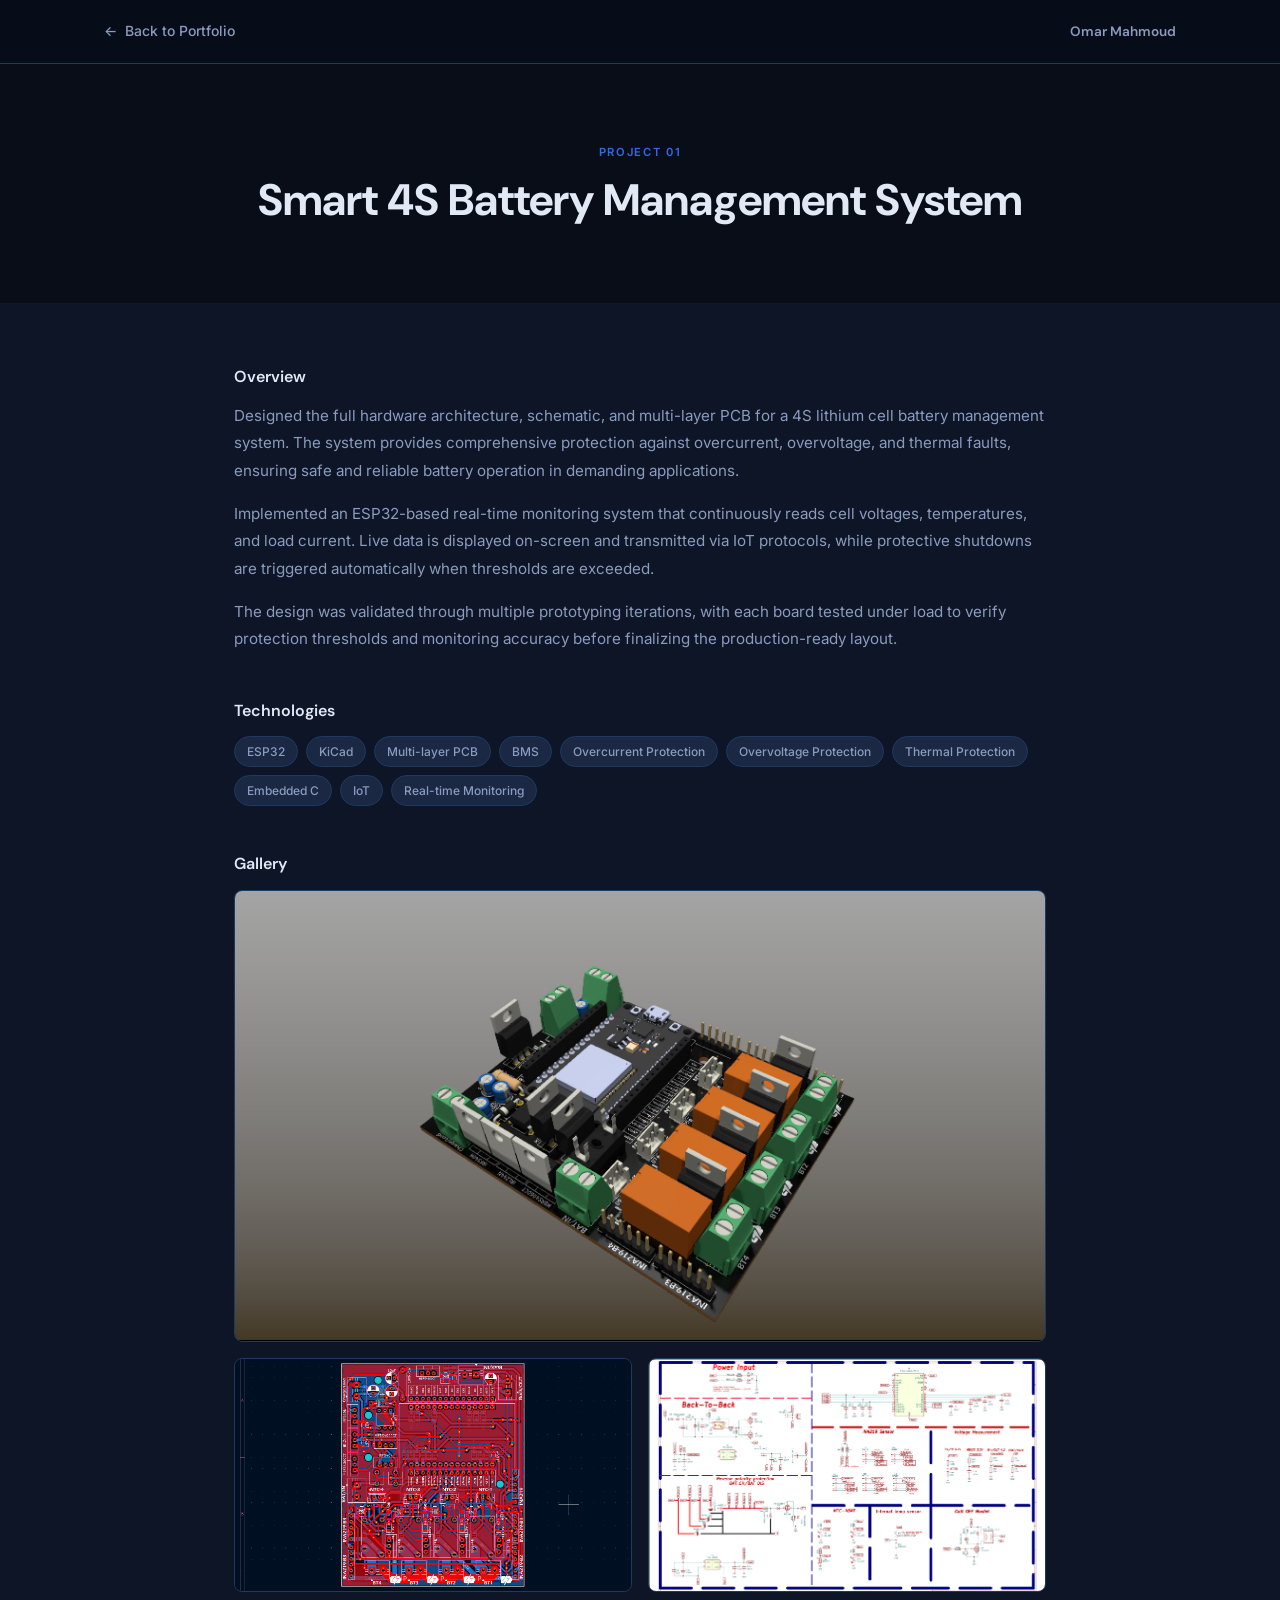
==== projects/bms.html @ df5a416c "Initial commit" ====
<!DOCTYPE html>
<html lang="en">
<head>
  <meta charset="UTF-8">
  <meta name="viewport" content="width=device-width, initial-scale=1.0">
  <title>Smart 4S Battery Management System — Omar Mahmoud</title>
  <link rel="preconnect" href="https://fonts.googleapis.com">
  <link rel="preconnect" href="https://fonts.gstatic.com" crossorigin>
  <link href="https://fonts.googleapis.com/css2?family=DM+Sans:wght@600;700&family=Inter:wght@400;500&display=swap" rel="stylesheet">
  <link rel="stylesheet" href="../style.css">
</head>
<body>

  <header class="project-topbar">
    <div class="container">
      <a href="../index.html" class="back-btn">
        <span class="back-btn__arrow">&larr;</span> Back to Portfolio
      </a>
      <span class="topbar__name">Omar Mahmoud</span>
    </div>
  </header>

  <section class="project-hero">
    <div class="container">
      <p class="project-hero__num reveal">Project 01</p>
      <h1 class="project-hero__title reveal">Smart 4S Battery Management System</h1>
    </div>
  </section>

  <div class="project-body">
    <div class="container">

      <div class="project-body__section reveal">
        <h2 class="project-body__heading">Overview</h2>
        <p class="project-body__text">Designed the full hardware architecture, schematic, and multi-layer PCB for a 4S lithium cell battery management system. The system provides comprehensive protection against overcurrent, overvoltage, and thermal faults, ensuring safe and reliable battery operation in demanding applications.</p>
        <p class="project-body__text">Implemented an ESP32-based real-time monitoring system that continuously reads cell voltages, temperatures, and load current. Live data is displayed on-screen and transmitted via IoT protocols, while protective shutdowns are triggered automatically when thresholds are exceeded.</p>
        <p class="project-body__text">The design was validated through multiple prototyping iterations, with each board tested under load to verify protection thresholds and monitoring accuracy before finalizing the production-ready layout.</p>
      </div>

      <div class="project-body__section reveal">
        <h2 class="project-body__heading">Technologies</h2>
        <div class="project-body__tags">
          <span class="tag">ESP32</span>
          <span class="tag">KiCad</span>
          <span class="tag">Multi-layer PCB</span>
          <span class="tag">BMS</span>
          <span class="tag">Overcurrent Protection</span>
          <span class="tag">Overvoltage Protection</span>
          <span class="tag">Thermal Protection</span>
          <span class="tag">Embedded C</span>
          <span class="tag">IoT</span>
          <span class="tag">Real-time Monitoring</span>
        </div>
      </div>

      <div class="project-body__section reveal">
        <h2 class="project-body__heading">Gallery</h2>
        <div class="gallery">
          <div class="gallery-item gallery-item--full">
            <img src="../assets/bms-3d.png" alt="BMS 3D Model">
          </div>
          <div class="gallery-item">
            <img src="../assets/bms-layout.png" alt="BMS PCB Layout">
          </div>
          <div class="gallery-item">
            <img src="../assets/bms-screenshot.png" alt="BMS Screenshot">
          </div>
        </div>
      </div>

      <!--
      <div class="project-body__section demo-section reveal">
        <h2 class="project-body__heading">Demo</h2>
        <video controls>
          <source src="../assets/bms-demo.mp4" type="video/mp4">
        </video>
      </div>
      -->

    </div>
  </div>

  <script src="../script.js"></script>
</body>
</html>
---- style.css ----
/* ========================================
   Omar Mahmoud — Portfolio
   Design System & Global Styles
   ======================================== */

/* ---------- Custom Properties ---------- */
:root {
  --bg-deep:    #080D18;
  --bg-main:    #0D1526;
  --bg-card:    #131E33;
  --bg-raised:  #1A2844;
  --blue-mid:   #1E3A5F;
  --blue-glow:  #2D6BE4;
  --grey-1:     #E2E8F4;
  --grey-2:     #8A9BBE;
  --grey-3:     #4A5878;

  --font-display: 'DM Sans', sans-serif;
  --font-body:    'Inter', sans-serif;

  --max-w: 1120px;
  --project-max-w: 860px;
  --nav-h: 64px;
}

/* ---------- Reset & Base ---------- */
*, *::before, *::after { margin: 0; padding: 0; box-sizing: border-box; }

html {
  scroll-behavior: smooth;
  scroll-padding-top: var(--nav-h);
}

body {
  font-family: var(--font-body);
  font-weight: 400;
  color: var(--grey-1);
  background: var(--bg-main);
  line-height: 1.6;
  -webkit-font-smoothing: antialiased;
  -moz-osx-font-smoothing: grayscale;
}

a { color: inherit; text-decoration: none; }
img { max-width: 100%; height: auto; display: block; }
ul { list-style: none; }

h1, h2, h3, h4, h5, h6 {
  font-family: var(--font-display);
  font-weight: 700;
  line-height: 1.2;
}

/* ---------- Utility ---------- */
.container {
  width: 100%;
  max-width: var(--max-w);
  margin: 0 auto;
  padding: 0 24px;
}

.section-label {
  font-family: var(--font-display);
  font-size: 0.75rem;
  font-weight: 600;
  letter-spacing: 0.15em;
  text-transform: uppercase;
  color: var(--blue-glow);
  margin-bottom: 12px;
  display: block;
}

.section-title {
  font-size: clamp(1.75rem, 3vw, 2.25rem);
  margin-bottom: 48px;
}

.reveal {
  opacity: 0;
  transform: translateY(20px);
  transition: opacity 0.6s ease-out, transform 0.6s ease-out;
}
.reveal.visible {
  opacity: 1;
  transform: translateY(0);
}

/* ---------- Navbar ---------- */
.navbar {
  position: fixed;
  top: 0; left: 0; right: 0;
  height: var(--nav-h);
  z-index: 1000;
  display: flex;
  align-items: center;
  background: transparent;
  transition: background 0.35s ease;
  border-bottom: 1px solid transparent;
}
.navbar.scrolled {
  background: rgba(8, 13, 24, 0.95);
  border-bottom-color: var(--blue-mid);
  backdrop-filter: blur(12px);
  -webkit-backdrop-filter: blur(12px);
}
.navbar .container {
  display: flex;
  align-items: center;
  justify-content: space-between;
}
.navbar__logo {
  font-family: var(--font-display);
  font-size: 1.35rem;
  font-weight: 700;
  color: var(--blue-glow);
  letter-spacing: 0.02em;
}
.navbar__links {
  display: flex;
  gap: 32px;
}
.navbar__links a {
  font-size: 0.875rem;
  font-weight: 500;
  color: var(--grey-2);
  transition: color 0.2s;
  position: relative;
}
.navbar__links a::after {
  content: '';
  position: absolute;
  bottom: -4px; left: 0;
  width: 0; height: 2px;
  background: var(--blue-glow);
  transition: width 0.25s ease;
}
.navbar__links a:hover,
.navbar__links a.active {
  color: var(--grey-1);
}
.navbar__links a.active::after,
.navbar__links a:hover::after {
  width: 100%;
}

/* Hamburger */
.nav-toggle {
  display: none;
  flex-direction: column;
  gap: 5px;
  background: none;
  border: none;
  cursor: pointer;
  padding: 4px;
}
.nav-toggle span {
  display: block;
  width: 22px; height: 2px;
  background: var(--grey-1);
  border-radius: 2px;
  transition: transform 0.25s, opacity 0.25s;
}
.nav-toggle.open span:nth-child(1) { transform: translateY(7px) rotate(45deg); }
.nav-toggle.open span:nth-child(2) { opacity: 0; }
.nav-toggle.open span:nth-child(3) { transform: translateY(-7px) rotate(-45deg); }

/* ---------- Hero ---------- */
.hero {
  min-height: 100vh;
  display: flex;
  align-items: center;
  padding-top: var(--nav-h);
  background: var(--bg-deep);
  position: relative;
  overflow: hidden;
}
.hero .container {
  display: grid;
  grid-template-columns: 1fr auto;
  gap: 64px;
  align-items: center;
  width: 100%;
}
.hero__text { max-width: 620px; }

.hero__eyebrow {
  font-family: var(--font-display);
  font-size: 0.7rem;
  font-weight: 600;
  letter-spacing: 0.2em;
  text-transform: uppercase;
  color: var(--blue-glow);
  margin-bottom: 16px;
}

.hero h1 {
  font-size: clamp(2.5rem, 5vw, 3.75rem);
  margin-bottom: 12px;
  color: var(--grey-1);
}

.hero__subtitle {
  font-size: 1.05rem;
  color: var(--grey-2);
  margin-bottom: 20px;
  font-weight: 400;
}

.hero__bio {
  color: var(--grey-2);
  font-size: 0.95rem;
  line-height: 1.7;
  margin-bottom: 32px;
  max-width: 520px;
}

.hero__actions {
  display: flex;
  gap: 16px;
  flex-wrap: wrap;
}

/* Buttons */
.btn {
  display: inline-flex;
  align-items: center;
  gap: 8px;
  padding: 12px 28px;
  border-radius: 6px;
  font-family: var(--font-body);
  font-size: 0.875rem;
  font-weight: 500;
  cursor: pointer;
  transition: background 0.25s, color 0.25s, border-color 0.25s, box-shadow 0.25s;
  border: 1px solid transparent;
}
.btn--primary {
  background: var(--blue-glow);
  color: #fff;
  border-color: var(--blue-glow);
}
.btn--primary:hover {
  background: #2459c0;
  box-shadow: 0 4px 20px rgba(45, 107, 228, 0.35);
}
.btn--outline {
  background: transparent;
  color: var(--grey-1);
  border-color: var(--blue-mid);
}
.btn--outline:hover {
  border-color: var(--blue-glow);
  color: var(--blue-glow);
}

/* Hero Photo */
.hero__photo {
  position: relative;
  width: 280px; height: 280px;
  flex-shrink: 0;
}
.hero__photo img {
  width: 100%; height: 100%;
  object-fit: cover;
  border-radius: 50%;
  position: relative;
  z-index: 2;
}
.hero__photo-ring {
  position: absolute;
  inset: -12px;
  border-radius: 50%;
  border: 2px dashed var(--blue-glow);
  opacity: 0.25;
  animation: spin 12s linear infinite;
}
.hero__photo-ring2 {
  position: absolute;
  inset: -24px;
  border-radius: 50%;
  border: 1px dashed var(--blue-glow);
  opacity: 0.1;
  animation: spin 18s linear infinite reverse;
}

@keyframes spin {
  to { transform: rotate(360deg); }
}

/* ---------- Skills ---------- */
.skills {
  padding: 96px 0;
  background: var(--bg-main);
}
.skills__grid {
  display: grid;
  grid-template-columns: repeat(3, 1fr);
  gap: 24px;
}
.skill-card {
  background: var(--bg-card);
  border: 1px solid var(--blue-mid);
  border-top: 2px solid var(--blue-mid);
  border-radius: 8px;
  padding: 28px 24px;
  box-shadow: 0 2px 12px rgba(0,0,0,0.2);
  transition: border-color 0.25s, box-shadow 0.25s, transform 0.25s;
}
.skill-card:hover {
  border-color: var(--blue-glow);
  box-shadow: 0 8px 32px rgba(0,0,0,0.3);
  transform: translateY(-3px);
}
.skill-card__title {
  font-size: 1rem;
  font-weight: 600;
  margin-bottom: 16px;
  color: var(--grey-1);
}
.skill-card__tags {
  display: flex;
  flex-wrap: wrap;
  gap: 8px;
}
.tag {
  display: inline-block;
  padding: 5px 12px;
  font-size: 0.75rem;
  font-weight: 500;
  background: var(--bg-raised);
  color: var(--grey-2);
  border: 1px solid var(--blue-mid);
  border-radius: 20px;
  white-space: nowrap;
}

/* ---------- Projects ---------- */
.projects {
  padding: 96px 0;
  background: var(--bg-deep);
}
.projects__grid {
  display: grid;
  grid-template-columns: repeat(2, 1fr);
  gap: 24px;
}
.project-card {
  background: var(--bg-card);
  border: 1px solid var(--blue-mid);
  border-top: 2px solid var(--blue-mid);
  border-radius: 8px;
  overflow: hidden;
  transition: border-color 0.25s, box-shadow 0.25s, transform 0.25s;
  display: flex;
  flex-direction: column;
}
.project-card:hover {
  border-color: var(--blue-glow);
  box-shadow: 0 8px 32px rgba(0,0,0,0.35);
  transform: translateY(-6px);
}
.project-card__img {
  width: 100%;
  height: 220px;
  object-fit: cover;
  background: var(--bg-raised);
}
.project-card__body {
  padding: 24px;
  flex: 1;
  display: flex;
  flex-direction: column;
}
.project-card__num {
  font-size: 0.7rem;
  font-weight: 600;
  letter-spacing: 0.15em;
  color: var(--blue-glow);
  margin-bottom: 8px;
  text-transform: uppercase;
}
.project-card__name {
  font-size: 1.15rem;
  font-weight: 600;
  margin-bottom: 8px;
}
.project-card__desc {
  font-size: 0.875rem;
  color: var(--grey-2);
  line-height: 1.6;
  margin-bottom: 16px;
  flex: 1;
}
.project-card__link {
  font-size: 0.85rem;
  font-weight: 500;
  color: var(--blue-glow);
  display: inline-flex;
  align-items: center;
  gap: 6px;
  transition: gap 0.2s;
}
.project-card:hover .project-card__link {
  gap: 10px;
}

/* ---------- Training (Timeline) ---------- */
.training {
  padding: 96px 0;
  background: var(--bg-main);
}
.timeline {
  position: relative;
  max-width: 700px;
  margin: 0 auto;
}
.timeline::before {
  content: '';
  position: absolute;
  top: 0; bottom: 0;
  left: 50%;
  width: 1px;
  background: var(--blue-mid);
  transform: translateX(-50%);
}
.timeline__item {
  position: relative;
  padding: 0 0 48px 0;
  display: grid;
  grid-template-columns: 1fr 40px 1fr;
  align-items: start;
}
.timeline__item:last-child { padding-bottom: 0; }

.timeline__date {
  text-align: right;
  padding-right: 20px;
  font-size: 0.8rem;
  font-weight: 500;
  color: var(--blue-glow);
  white-space: nowrap;
}
.timeline__dot-wrap {
  display: flex;
  justify-content: center;
  position: relative;
  z-index: 2;
}
.timeline__dot {
  width: 12px; height: 12px;
  border-radius: 50%;
  background: var(--blue-glow);
  border: 2px solid var(--bg-main);
  margin-top: 4px;
}
.timeline__content {
  padding-left: 20px;
}
.timeline__role {
  font-size: 0.95rem;
  font-weight: 600;
  color: var(--grey-1);
  margin-bottom: 4px;
}
.timeline__company {
  font-size: 0.85rem;
  color: var(--grey-2);
}

/* ---------- Education ---------- */
.education {
  padding: 96px 0;
  background: var(--bg-deep);
}
.edu-card {
  max-width: 560px;
  margin: 0 auto;
  background: var(--bg-card);
  border: 1px solid var(--blue-mid);
  border-top: 2px solid var(--blue-mid);
  border-radius: 8px;
  padding: 32px;
  box-shadow: 0 2px 12px rgba(0,0,0,0.2);
  text-align: center;
}
.edu-card__degree {
  font-size: 1.1rem;
  font-weight: 600;
  margin-bottom: 8px;
}
.edu-card__uni {
  font-size: 0.9rem;
  color: var(--grey-2);
  margin-bottom: 4px;
}
.edu-card__year {
  font-size: 0.8rem;
  color: var(--blue-glow);
  font-weight: 500;
}

/* ---------- Contact ---------- */
.contact {
  padding: 96px 0;
  background: var(--bg-main);
}
.contact__links {
  display: flex;
  justify-content: center;
  gap: 20px;
  flex-wrap: wrap;
}
.contact-btn {
  display: inline-flex;
  align-items: center;
  gap: 10px;
  padding: 14px 28px;
  border: 1px solid var(--blue-mid);
  border-radius: 8px;
  background: transparent;
  color: var(--grey-1);
  font-family: var(--font-body);
  font-size: 0.875rem;
  font-weight: 500;
  cursor: pointer;
  transition: background 0.25s, border-color 0.25s, color 0.25s;
  text-decoration: none;
}
.contact-btn:hover {
  background: var(--blue-glow);
  border-color: var(--blue-glow);
  color: #fff;
}
.contact-btn svg {
  width: 18px; height: 18px;
  fill: currentColor;
}

/* ---------- Footer ---------- */
.footer {
  padding: 32px 0;
  background: var(--bg-deep);
  border-top: 1px solid var(--blue-mid);
  text-align: center;
}
.footer p {
  font-size: 0.8rem;
  color: var(--grey-3);
}

/* ========================================
   PROJECT PAGES
   ======================================== */

/* Project Topbar */
.project-topbar {
  position: sticky;
  top: 0;
  z-index: 1000;
  height: var(--nav-h);
  display: flex;
  align-items: center;
  background: rgba(8, 13, 24, 0.95);
  border-bottom: 1px solid var(--blue-mid);
  backdrop-filter: blur(12px);
  -webkit-backdrop-filter: blur(12px);
}
.project-topbar .container {
  display: flex;
  align-items: center;
  justify-content: space-between;
}
.back-btn {
  display: inline-flex;
  align-items: center;
  gap: 8px;
  font-size: 0.875rem;
  font-weight: 500;
  color: var(--grey-2);
  transition: color 0.2s;
  background: none;
  border: none;
  cursor: pointer;
  font-family: var(--font-body);
}
.back-btn:hover { color: var(--grey-1); }
.back-btn__arrow {
  display: inline-block;
  transition: transform 0.2s ease;
}
.back-btn:hover .back-btn__arrow {
  transform: translateX(-4px);
}
.topbar__name {
  font-family: var(--font-display);
  font-size: 0.85rem;
  font-weight: 600;
  color: var(--grey-2);
}

/* Project Hero */
.project-hero {
  padding: 80px 0 64px;
  background: var(--bg-deep);
}
.project-hero .container { text-align: center; }
.project-hero__num {
  font-size: 0.7rem;
  font-weight: 600;
  letter-spacing: 0.15em;
  color: var(--blue-glow);
  text-transform: uppercase;
  margin-bottom: 12px;
}
.project-hero__title {
  font-size: clamp(1.75rem, 4vw, 2.75rem);
  margin-bottom: 12px;
}
.project-hero__badge {
  display: inline-block;
  padding: 4px 14px;
  font-size: 0.7rem;
  font-weight: 600;
  letter-spacing: 0.1em;
  text-transform: uppercase;
  color: var(--blue-glow);
  border: 1px solid var(--blue-glow);
  border-radius: 20px;
  background: rgba(45, 107, 228, 0.1);
}

/* Project Body */
.project-body {
  padding: 64px 0 96px;
  background: var(--bg-main);
  max-width: var(--project-max-w);
  margin: 0 auto;
}
.project-body__section {
  margin-bottom: 48px;
}
.project-body__section:last-child { margin-bottom: 0; }

.project-body__heading {
  font-size: 1rem;
  font-weight: 600;
  margin-bottom: 16px;
  color: var(--grey-1);
}
.project-body__text {
  font-size: 0.95rem;
  color: var(--grey-2);
  line-height: 1.8;
  margin-bottom: 16px;
}
.project-body__text:last-child { margin-bottom: 0; }

.project-body__tags {
  display: flex;
  flex-wrap: wrap;
  gap: 8px;
  margin-top: 8px;
}

/* Gallery */
.gallery {
  display: grid;
  grid-template-columns: repeat(2, 1fr);
  gap: 16px;
}
.gallery-item {
  border-radius: 8px;
  overflow: hidden;
  background: var(--bg-card);
  border: 1px solid var(--blue-mid);
}
.gallery-item img {
  width: 100%;
  height: 100%;
  object-fit: cover;
  transition: transform 0.3s;
}
.gallery-item:hover img {
  transform: scale(1.03);
}
.gallery-item--full {
  grid-column: 1 / -1;
}

/* Demo */
.demo-section {
  text-align: center;
}
.demo-section video {
  width: 100%;
  border-radius: 8px;
  border: 1px solid var(--blue-mid);
  margin-bottom: 16px;
}
.demo-section iframe {
  width: 100%;
  aspect-ratio: 16/9;
  border: none;
  border-radius: 8px;
  margin-bottom: 16px;
}

/* ========================================
   RESPONSIVE
   ======================================== */
@media (max-width: 768px) {
  .nav-toggle { display: flex; }
  .navbar__links {
    position: fixed;
    top: var(--nav-h);
    left: 0; right: 0;
    background: rgba(8, 13, 24, 0.98);
    flex-direction: column;
    align-items: center;
    gap: 0;
    padding: 16px 0;
    border-bottom: 1px solid var(--blue-mid);
    transform: translateY(-100%);
    opacity: 0;
    pointer-events: none;
    transition: transform 0.3s, opacity 0.3s;
  }
  .navbar__links.open {
    transform: translateY(0);
    opacity: 1;
    pointer-events: auto;
  }
  .navbar__links a {
    padding: 12px 0;
    width: 100%;
    text-align: center;
  }

  .hero .container {
    grid-template-columns: 1fr;
    text-align: center;
    gap: 40px;
  }
  .hero__text { max-width: 100%; }
  .hero__bio { max-width: 100%; }
  .hero__actions { justify-content: center; }
  .hero__photo { margin: 0 auto; }

  .skills__grid { grid-template-columns: 1fr; }
  .projects__grid { grid-template-columns: 1fr; }
  .gallery { grid-template-columns: 1fr; }

  .timeline::before { left: 16px; }
  .timeline__item {
    grid-template-columns: 40px 1fr;
    gap: 0;
  }
  .timeline__date {
    grid-column: 2;
    text-align: left;
    padding-left: 12px;
    padding-right: 0;
    margin-bottom: 4px;
  }
  .timeline__dot-wrap {
    grid-column: 1;
    grid-row: 1 / 3;
    justify-content: flex-start;
    padding-left: 10px;
  }
  .timeline__content {
    grid-column: 2;
    padding-left: 12px;
    padding-right: 0;
  }

  .contact__links { flex-direction: column; align-items: center; }
}

/* ---------- Reduced Motion ---------- */
@media (prefers-reduced-motion: reduce) {
  *, *::before, *::after {
    animation-duration: 0.01ms !important;
    animation-iteration-count: 1 !important;
    transition-duration: 0.01ms !important;
  }
  html { scroll-behavior: auto; }
  .reveal { opacity: 1; transform: none; }
}
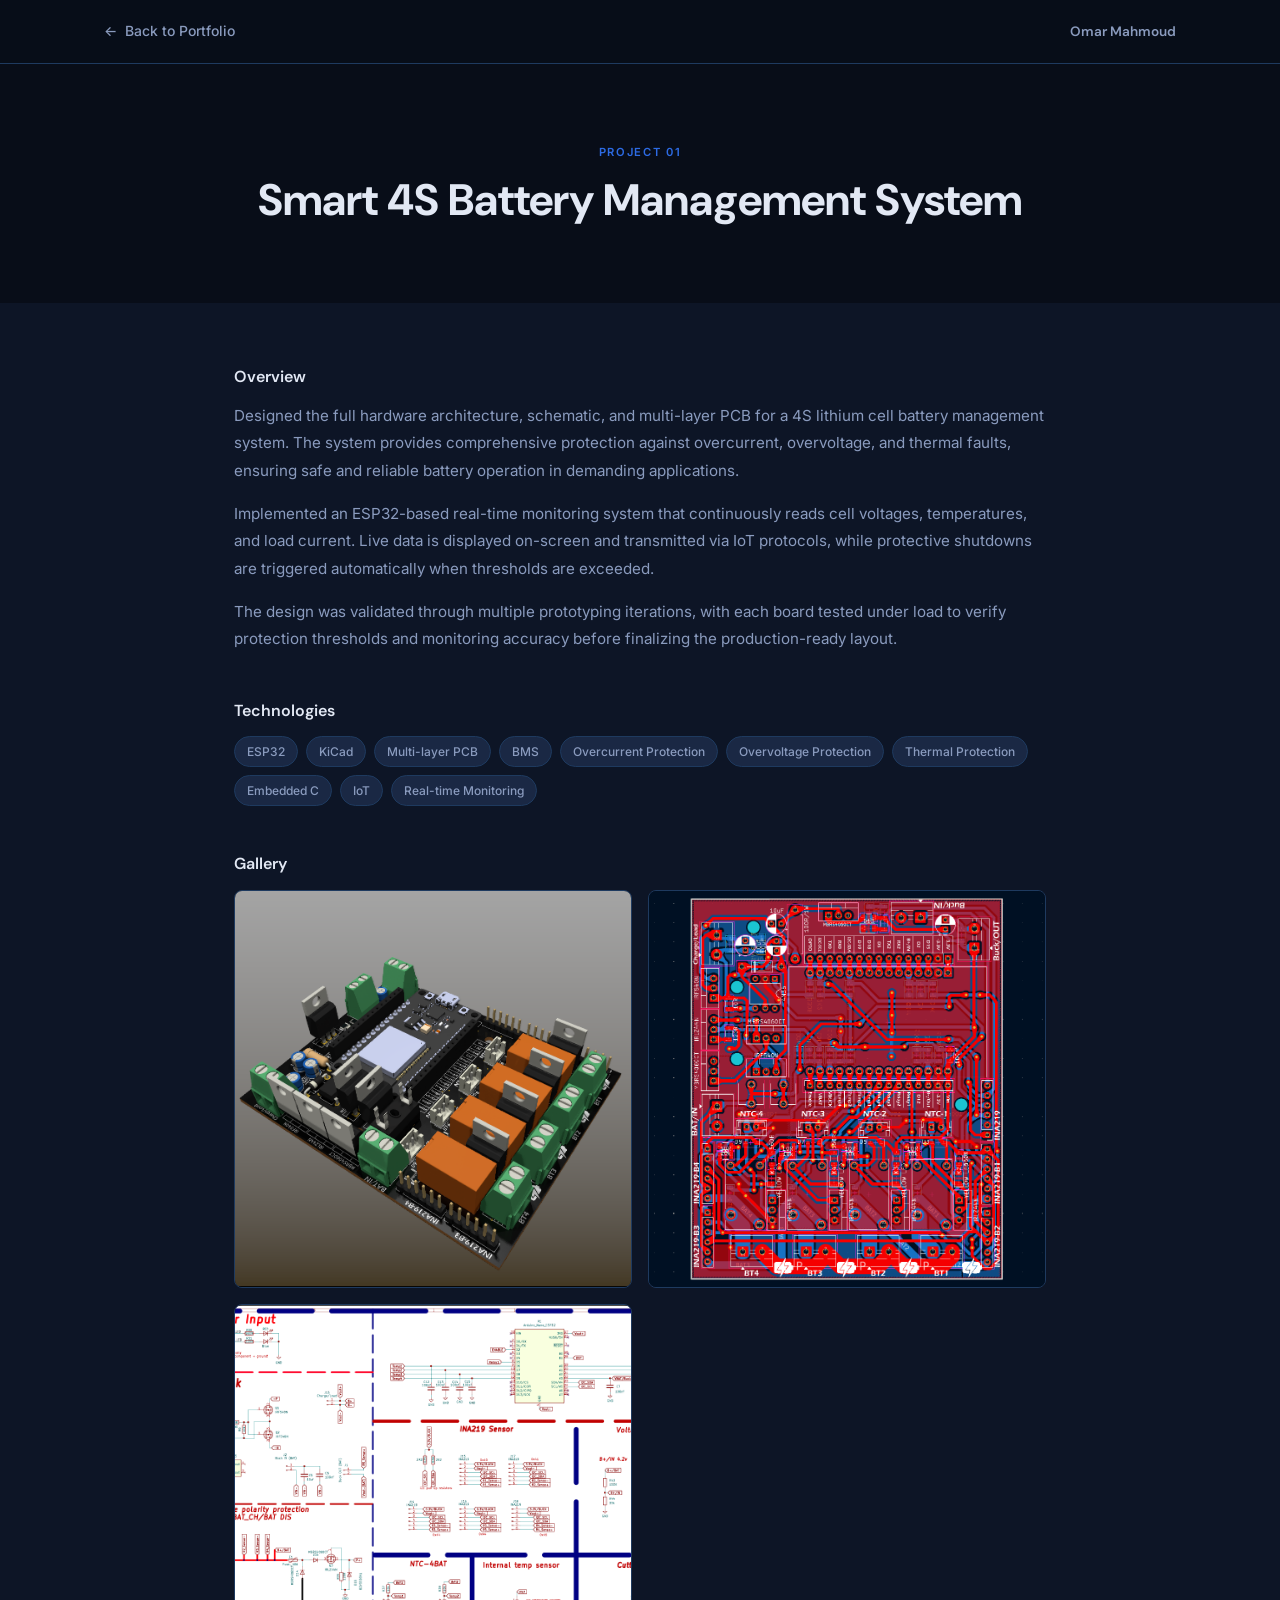
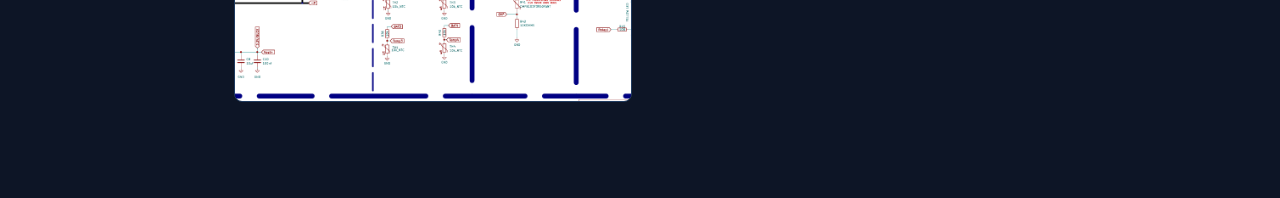
==== commit 91daf357: "fix projects gallery" ====
--- a/projects/bms.html
+++ b/projects/bms.html
@@ -56,7 +56,7 @@
       <div class="project-body__section reveal">
         <h2 class="project-body__heading">Gallery</h2>
         <div class="gallery">
-          <div class="gallery-item gallery-item--full">
+          <div class="gallery-item">
             <img src="../assets/bms-3d.png" alt="BMS 3D Model">
           </div>
           <div class="gallery-item">
--- a/style.css
+++ b/style.css
@@ -673,6 +673,13 @@
   overflow: hidden;
   background: var(--bg-card);
   border: 1px solid var(--blue-mid);
+  aspect-ratio: 1 / 1;
+  cursor: pointer;
+  transition: border-color 0.25s, box-shadow 0.25s;
+}
+.gallery-item:hover {
+  border-color: var(--blue-glow);
+  box-shadow: 0 4px 20px rgba(0, 0, 0, 0.3);
 }
 .gallery-item img {
   width: 100%;
@@ -681,10 +688,61 @@
   transition: transform 0.3s;
 }
 .gallery-item:hover img {
-  transform: scale(1.03);
-}
-.gallery-item--full {
-  grid-column: 1 / -1;
+  transform: scale(1.04);
+}
+
+/* Lightbox */
+.lightbox {
+  position: fixed;
+  inset: 0;
+  z-index: 2000;
+  background: rgba(8, 13, 24, 0.92);
+  display: flex;
+  align-items: center;
+  justify-content: center;
+  opacity: 0;
+  pointer-events: none;
+  transition: opacity 0.3s ease;
+  backdrop-filter: blur(6px);
+  -webkit-backdrop-filter: blur(6px);
+}
+.lightbox.open {
+  opacity: 1;
+  pointer-events: auto;
+}
+.lightbox__img {
+  max-width: 90vw;
+  max-height: 88vh;
+  object-fit: contain;
+  border-radius: 6px;
+  box-shadow: 0 8px 48px rgba(0, 0, 0, 0.5);
+  transform: scale(0.95);
+  transition: transform 0.3s ease;
+}
+.lightbox.open .lightbox__img {
+  transform: scale(1);
+}
+.lightbox__close {
+  position: absolute;
+  top: 20px;
+  right: 24px;
+  width: 32px;
+  height: 32px;
+  border: none;
+  background: none;
+  color: var(--grey-3);
+  font-size: 1.25rem;
+  cursor: pointer;
+  display: flex;
+  align-items: center;
+  justify-content: center;
+  border-radius: 4px;
+  transition: color 0.2s, background 0.2s;
+  line-height: 1;
+}
+.lightbox__close:hover {
+  color: var(--grey-1);
+  background: rgba(255, 255, 255, 0.06);
 }
 
 /* Demo */
@@ -749,6 +807,7 @@
   .skills__grid { grid-template-columns: 1fr; }
   .projects__grid { grid-template-columns: 1fr; }
   .gallery { grid-template-columns: 1fr; }
+  .gallery-item { aspect-ratio: 16 / 10; }
 
   .timeline::before { left: 16px; }
   .timeline__item {
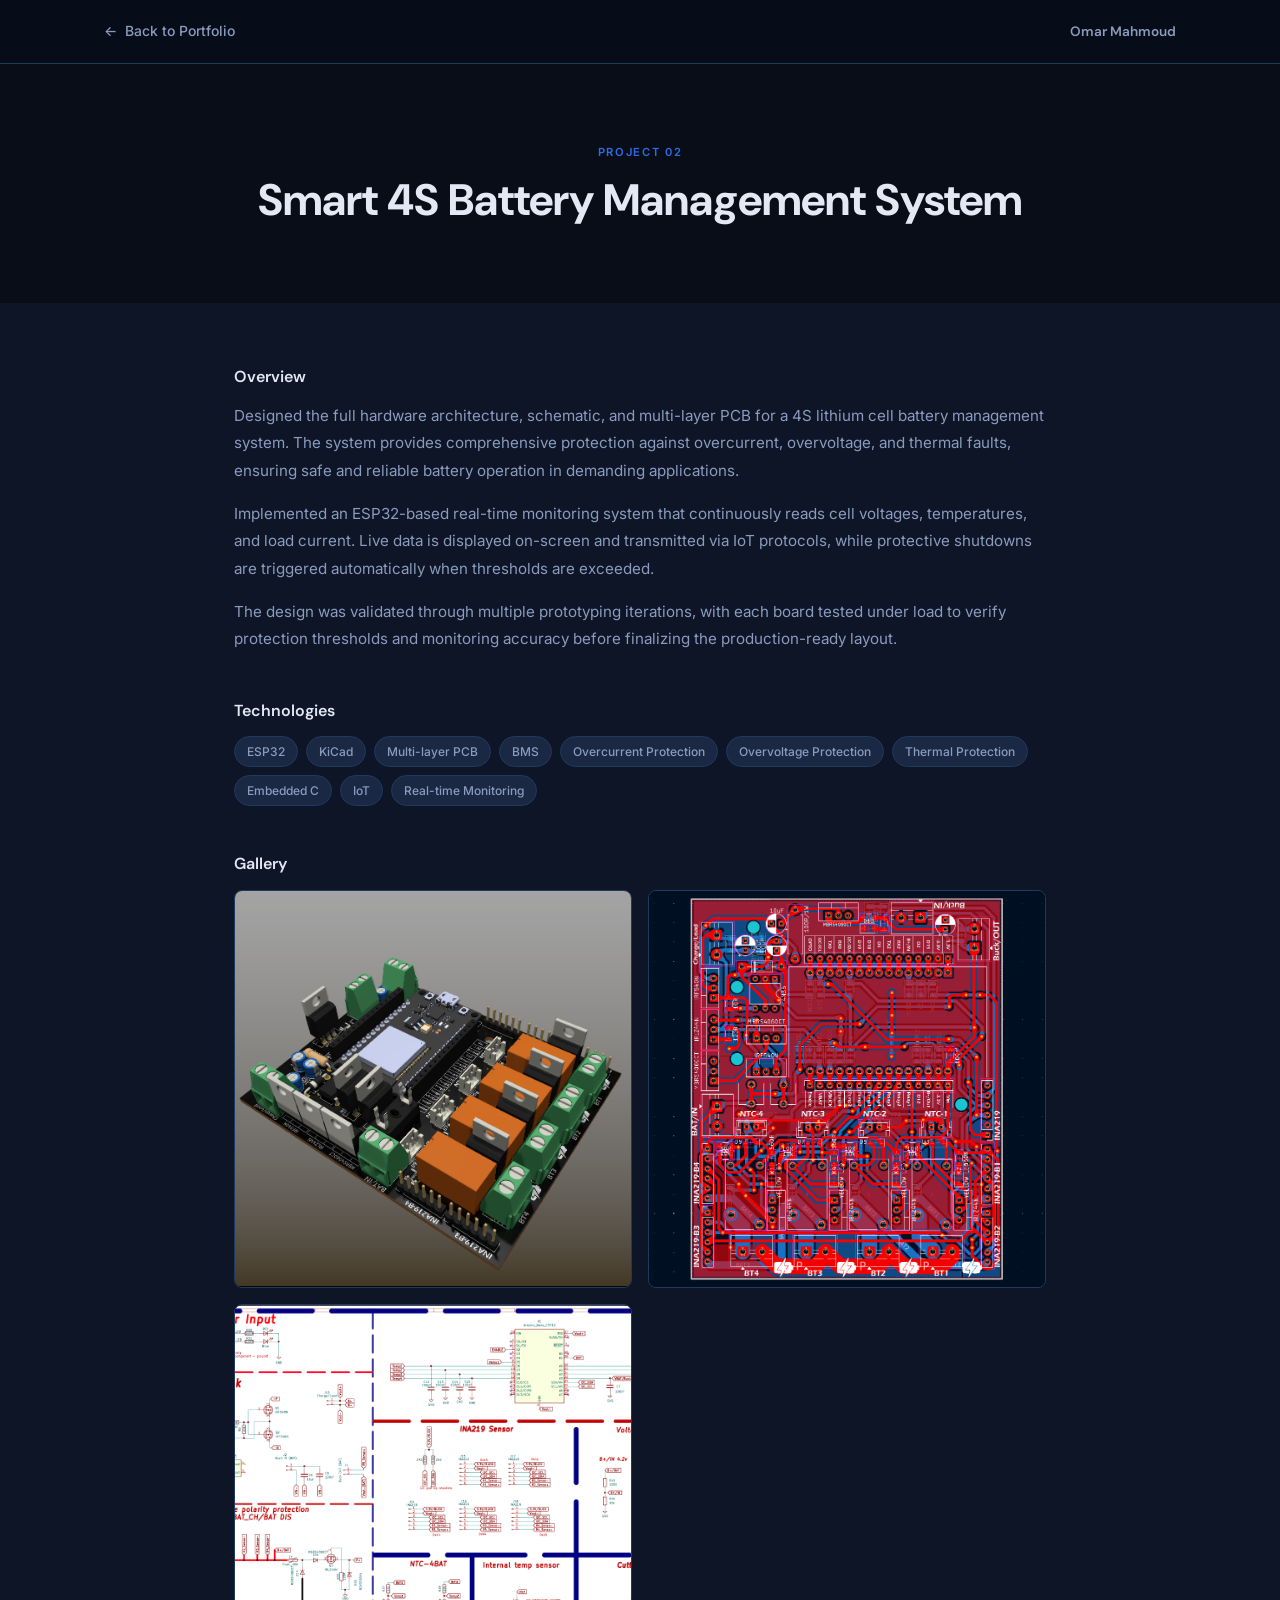
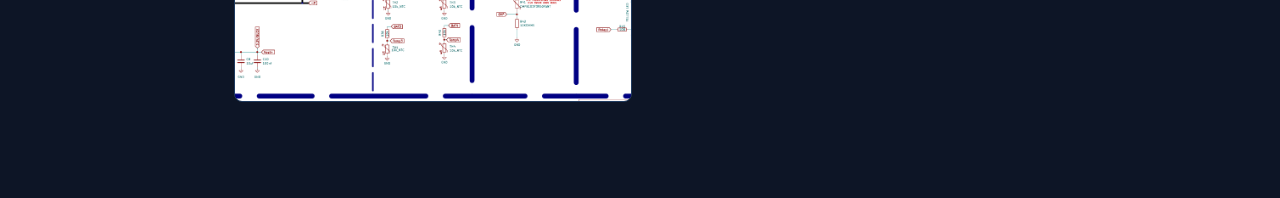
==== commit 6842c352: "reorder projects" ====
--- a/projects/bms.html
+++ b/projects/bms.html
@@ -22,7 +22,7 @@
 
   <section class="project-hero">
     <div class="container">
-      <p class="project-hero__num reveal">Project 01</p>
+      <p class="project-hero__num reveal">Project 02</p>
       <h1 class="project-hero__title reveal">Smart 4S Battery Management System</h1>
     </div>
   </section>
